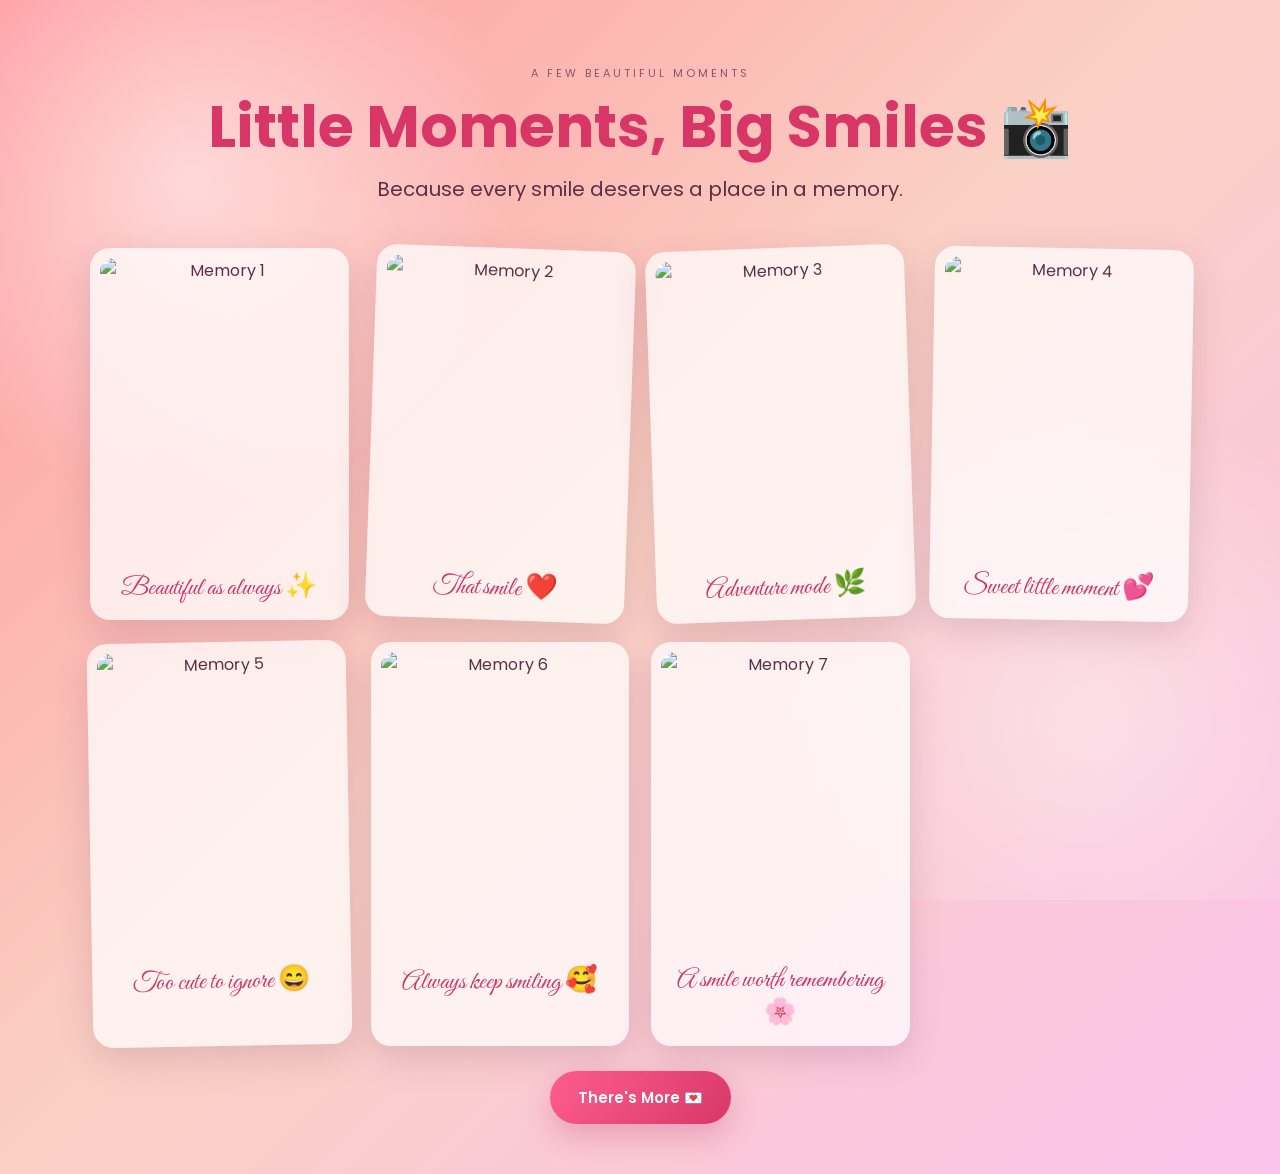
==== memories.html @ 1c3be9f3 "Add files via upload" ====
<!DOCTYPE html>
<html lang="en">
<head>
<meta charset="UTF-8">
<meta name="viewport" content="width=device-width, initial-scale=1.0">
<title>Memories ❤️</title>
<link rel="stylesheet" href="style.css">
</head>
<body>
<div class="page">
  <header>
    <p class="tiny">A few beautiful moments</p>
    <h1>Little Moments, Big Smiles 📸</h1>
    <p class="subtitle">Because every smile deserves a place in a memory.</p>
  </header>

  <section class="gallery">
    <figure><img src="photos/photo1.jpg" alt="Memory 1"><figcaption>Beautiful as always ✨</figcaption></figure>
    <figure><img src="photos/photo2.jpg" alt="Memory 2"><figcaption>That smile ❤️</figcaption></figure>
    <figure><img src="photos/photo3.jpg" alt="Memory 3"><figcaption>Adventure mode 🌿</figcaption></figure>
    <figure><img src="photos/photo4.jpg" alt="Memory 4"><figcaption>Sweet little moment 💕</figcaption></figure>
    <figure><img src="photos/photo5.jpg" alt="Memory 5"><figcaption>Too cute to ignore 😄</figcaption></figure>
    <figure><img src="photos/photo6.jpg" alt="Memory 6"><figcaption>Always keep smiling 🥰</figcaption></figure>
    <figure><img src="photos/photo7.jpg" alt="Memory 7"><figcaption>A smile worth remembering 🌸</figcaption></figure>
  </section>

  <button onclick="go('message.html')">There's More 💌</button>
</div>
<script src="script.js"></script>
</body>
</html>
---- style.css ----
@import url('https://fonts.googleapis.com/css2?family=Great+Vibes&family=Poppins:wght@300;400;500;600;700&display=swap');

*{box-sizing:border-box;margin:0;padding:0}
body{
  min-height:100vh;
  font-family:Poppins,Arial,sans-serif;
  color:#5b3046;
  background:linear-gradient(135deg,#ff9a9e 0%,#fad0c4 48%,#fbc2eb 100%);
  overflow-x:hidden;
}
body:before{
  content:"";
  position:fixed;inset:0;pointer-events:none;
  background:radial-gradient(circle at 15% 20%,rgba(255,255,255,.55),transparent 25%),
             radial-gradient(circle at 85% 80%,rgba(255,255,255,.4),transparent 25%);
}
.hero,.page{
  position:relative;z-index:2;
  width:min(1100px,92%);
  margin:auto;
  min-height:100vh;
  display:flex;flex-direction:column;align-items:center;justify-content:center;
  text-align:center;padding:50px 0;
}
.hero{
  min-height:100vh;
}
.balloons{font-size:55px;animation:float 2.5s ease-in-out infinite}
.tiny{
  text-transform:uppercase;letter-spacing:3px;font-size:11px;
  color:#8e536c;margin:15px 0;
}
h1{
  font-size:clamp(38px,8vw,78px);
  line-height:1.05;
  margin:8px 0;
  font-weight:700;
}
h1 span{color:#e83e70}
.subtitle{font-size:clamp(15px,2.5vw,20px);margin:14px auto;max-width:650px;line-height:1.7}
.cake,.big-cake{font-size:78px;margin:18px;animation:bounce 2s infinite}
button{
  border:0;border-radius:999px;padding:15px 28px;margin-top:25px;
  color:white;background:linear-gradient(135deg,#ff5f8f,#d93668);
  font:600 15px Poppins;cursor:pointer;
  box-shadow:0 12px 30px rgba(190,50,100,.28);
  transition:.25s;
}
button:hover{transform:translateY(-3px) scale(1.03)}
header{margin-bottom:28px}
header h1{font-size:clamp(34px,6vw,58px);color:#d93668}

.gallery{
  width:100%;display:grid;grid-template-columns:repeat(auto-fit,minmax(210px,1fr));
  gap:22px;
}
figure{
  background:rgba(255,255,255,.72);padding:10px 10px 16px;
  border-radius:20px;box-shadow:0 12px 35px rgba(100,40,70,.16);
  transform:rotate(var(--r,0deg));transition:.3s;
}
figure:nth-child(2){--r:2deg} figure:nth-child(3){--r:-2deg}
figure:nth-child(4){--r:1deg} figure:nth-child(5){--r:-1deg}
figure:hover{transform:translateY(-8px) rotate(0) scale(1.02)}
figure img{
  width:100%;height:300px;object-fit:cover;border-radius:14px;display:block;
}
figcaption{padding:12px 5px 0;font-family:"Great Vibes",cursive;font-size:26px;color:#c93668}

.letter,.final-card{
  width:min(720px,100%);padding:45px 35px;border-radius:30px;
  background:rgba(255,255,255,.86);box-shadow:0 25px 70px rgba(100,40,70,.2);
  backdrop-filter:blur(12px);
}
.letter-icon{font-size:58px}
.message{text-align:left;font-size:17px;line-height:2;margin-top:28px}
.message p{margin-bottom:18px}
.message strong{color:#d93668}
.divider{color:#e83e70;letter-spacing:8px;margin:24px 0}
.closing{font-family:"Great Vibes",cursive;font-size:30px;line-height:1.5;color:#c93668}

.final-card h1{font-size:46px;color:#7c435a}
.final-card h2{font-size:clamp(28px,6vw,55px);color:#e83e70;margin:12px 0}
.final-card>p{line-height:1.8;max-width:600px;margin:auto}
.emoji-row{font-size:32px;margin:24px 0}
.bless{font-weight:600;color:#8d536b}
.secondary{background:rgba(255,255,255,.65);color:#c93668;border:2px solid #e83e70;box-shadow:none}

.heart{
  position:fixed;bottom:-40px;font-size:25px;z-index:1;pointer-events:none;
  animation:rise linear forwards;
}
.confetti{
  position:fixed;top:-30px;z-index:99;pointer-events:none;font-size:24px;
  animation:fall linear forwards;
}
@keyframes rise{to{transform:translateY(-110vh) rotate(360deg);opacity:0}}
@keyframes fall{to{transform:translateY(110vh) rotate(720deg);opacity:0}}
@keyframes bounce{0%,100%{transform:translateY(0)}50%{transform:translateY(-12px)}}
@keyframes float{0%,100%{transform:translateY(0)}50%{transform:translateY(-10px)}}

@media(max-width:600px){
  .page{padding:35px 0}
  .letter,.final-card{padding:32px 22px}
  .message{font-size:15px;line-height:1.8}
  figure img{height:330px}
  .gallery{grid-template-columns:1fr 1fr;gap:12px}
  figcaption{font-size:20px}
  .gallery figure{padding:7px 7px 12px}
}
@media(max-width:420px){
  .gallery{grid-template-columns:1fr}
}
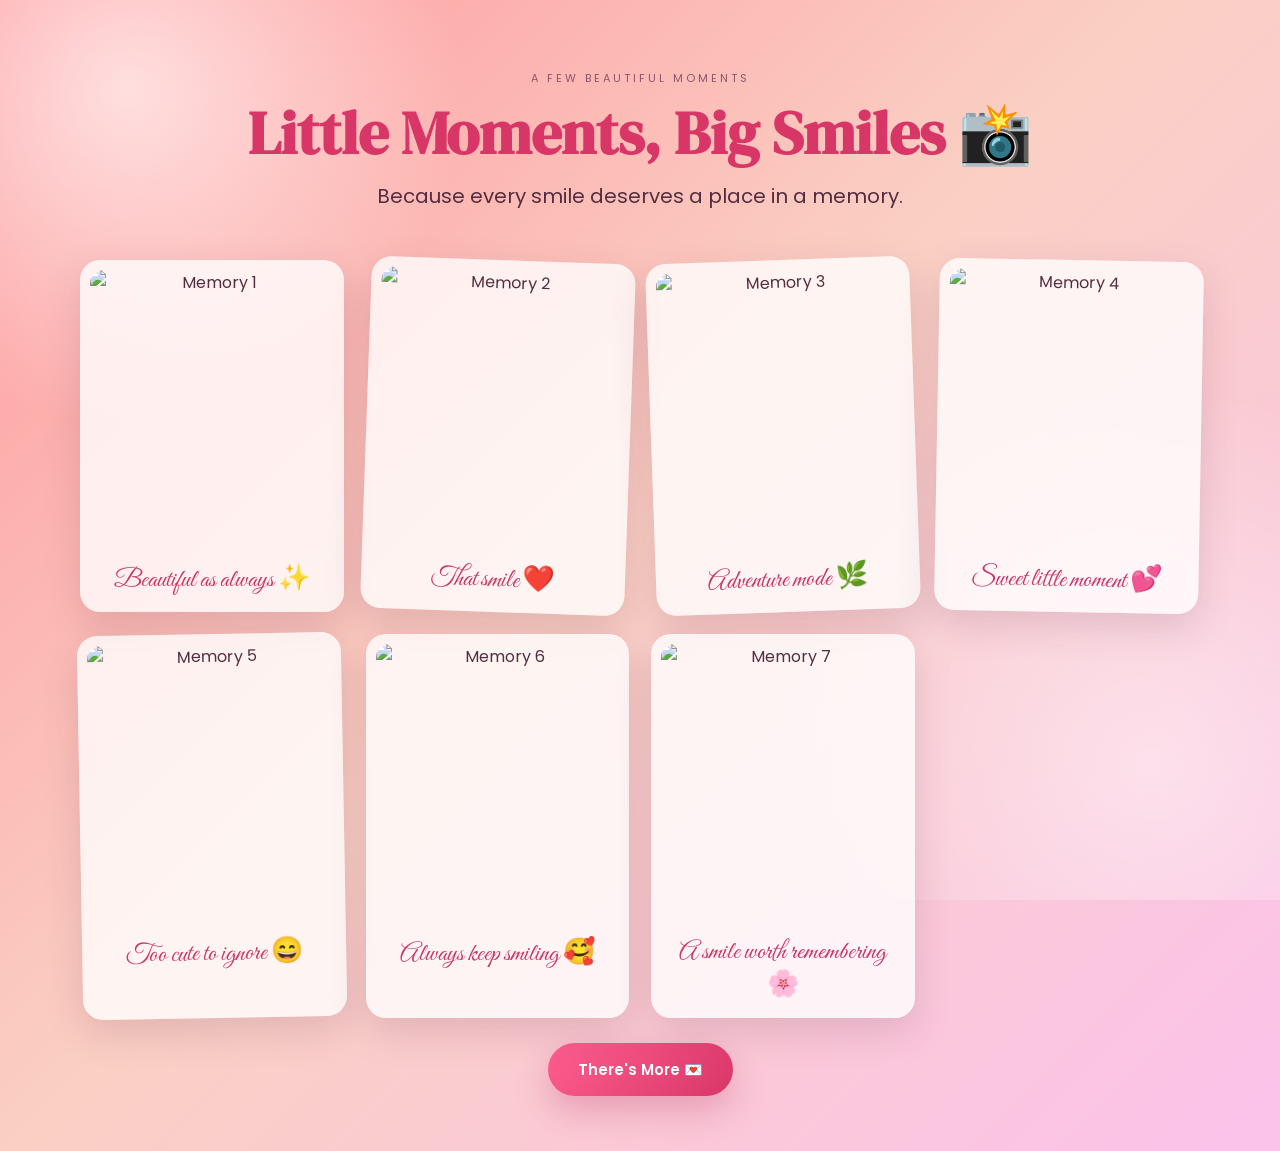
==== commit 21d94a7b: "Add files via upload" ====
--- a/memories.html
+++ b/memories.html
@@ -3,6 +3,8 @@
 <head>
 <meta charset="UTF-8">
 <meta name="viewport" content="width=device-width, initial-scale=1.0">
+<meta name="theme-color" content="#e83e70">
+<meta name="description" content="A special birthday surprise made with love for Palak ❤️">
 <title>Memories ❤️</title>
 <link rel="stylesheet" href="style.css">
 </head>
--- a/style.css
+++ b/style.css
@@ -1,113 +1,35 @@
-@import url('https://fonts.googleapis.com/css2?family=Great+Vibes&family=Poppins:wght@300;400;500;600;700&display=swap');
 
+@import url('https://fonts.googleapis.com/css2?family=DM+Serif+Display&family=Great+Vibes&family=Poppins:wght@300;400;500;600;700&display=swap');
+
+:root{--pink:#e83e70;--deep:#7d3653;--ink:#542d40;--glass:rgba(255,255,255,.78)}
 *{box-sizing:border-box;margin:0;padding:0}
-body{
-  min-height:100vh;
-  font-family:Poppins,Arial,sans-serif;
-  color:#5b3046;
-  background:linear-gradient(135deg,#ff9a9e 0%,#fad0c4 48%,#fbc2eb 100%);
-  overflow-x:hidden;
-}
-body:before{
-  content:"";
-  position:fixed;inset:0;pointer-events:none;
-  background:radial-gradient(circle at 15% 20%,rgba(255,255,255,.55),transparent 25%),
-             radial-gradient(circle at 85% 80%,rgba(255,255,255,.4),transparent 25%);
-}
-.hero,.page{
-  position:relative;z-index:2;
-  width:min(1100px,92%);
-  margin:auto;
-  min-height:100vh;
-  display:flex;flex-direction:column;align-items:center;justify-content:center;
-  text-align:center;padding:50px 0;
-}
-.hero{
-  min-height:100vh;
-}
-.balloons{font-size:55px;animation:float 2.5s ease-in-out infinite}
-.tiny{
-  text-transform:uppercase;letter-spacing:3px;font-size:11px;
-  color:#8e536c;margin:15px 0;
-}
-h1{
-  font-size:clamp(38px,8vw,78px);
-  line-height:1.05;
-  margin:8px 0;
-  font-weight:700;
-}
-h1 span{color:#e83e70}
-.subtitle{font-size:clamp(15px,2.5vw,20px);margin:14px auto;max-width:650px;line-height:1.7}
-.cake,.big-cake{font-size:78px;margin:18px;animation:bounce 2s infinite}
-button{
-  border:0;border-radius:999px;padding:15px 28px;margin-top:25px;
-  color:white;background:linear-gradient(135deg,#ff5f8f,#d93668);
-  font:600 15px Poppins;cursor:pointer;
-  box-shadow:0 12px 30px rgba(190,50,100,.28);
-  transition:.25s;
-}
-button:hover{transform:translateY(-3px) scale(1.03)}
-header{margin-bottom:28px}
-header h1{font-size:clamp(34px,6vw,58px);color:#d93668}
-
-.gallery{
-  width:100%;display:grid;grid-template-columns:repeat(auto-fit,minmax(210px,1fr));
-  gap:22px;
-}
-figure{
-  background:rgba(255,255,255,.72);padding:10px 10px 16px;
-  border-radius:20px;box-shadow:0 12px 35px rgba(100,40,70,.16);
-  transform:rotate(var(--r,0deg));transition:.3s;
-}
-figure:nth-child(2){--r:2deg} figure:nth-child(3){--r:-2deg}
-figure:nth-child(4){--r:1deg} figure:nth-child(5){--r:-1deg}
-figure:hover{transform:translateY(-8px) rotate(0) scale(1.02)}
-figure img{
-  width:100%;height:300px;object-fit:cover;border-radius:14px;display:block;
-}
+html{scroll-behavior:smooth}
+body{min-height:100vh;font-family:Poppins,Arial,sans-serif;color:var(--ink);background:linear-gradient(135deg,#ff9a9e,#fad0c4 48%,#fbc2eb);overflow-x:hidden}
+body:before{content:"";position:fixed;inset:0;pointer-events:none;background:radial-gradient(circle at 10% 10%,rgba(255,255,255,.65),transparent 24%),radial-gradient(circle at 90% 85%,rgba(255,255,255,.45),transparent 28%);z-index:0}
+.hero,.page{position:relative;z-index:2;width:min(1120px,92%);margin:auto;min-height:100vh;display:flex;flex-direction:column;align-items:center;justify-content:center;text-align:center;padding:55px 0}
+.hero{min-height:100svh}
+.balloons{font-size:clamp(42px,8vw,72px);filter:drop-shadow(0 10px 12px rgba(100,30,60,.12));animation:float 2.6s ease-in-out infinite}
+.tiny{text-transform:uppercase;letter-spacing:3px;font-size:11px;color:#8e536c;margin:15px 0}
+h1{font-family:"DM Serif Display",serif;font-size:clamp(42px,8vw,82px);line-height:1.04;margin:8px 0}
+h1 span{font-family:"Great Vibes",cursive;color:var(--pink);font-weight:400}
+.subtitle{font-size:clamp(15px,2.5vw,20px);margin:14px auto;max-width:700px;line-height:1.8}
+.cake,.big-cake{font-size:82px;margin:18px;animation:bounce 2s infinite}
+button{border:0;border-radius:999px;padding:15px 30px;margin-top:25px;color:#fff;background:linear-gradient(135deg,#ff5f8f,#d93668);font:600 15px Poppins;cursor:pointer;box-shadow:0 14px 35px rgba(190,50,100,.3);transition:.25s}
+button:hover{transform:translateY(-3px) scale(1.03);box-shadow:0 18px 42px rgba(190,50,100,.38)}
+header{margin-bottom:32px}
+header h1{font-size:clamp(36px,6vw,60px);color:#d93668}
+.gallery{width:100%;display:grid;grid-template-columns:repeat(4,1fr);gap:22px}
+figure{background:rgba(255,255,255,.78);padding:10px 10px 16px;border-radius:20px;box-shadow:0 14px 38px rgba(100,40,70,.16);transform:rotate(var(--r,0deg));transition:.3s}
+figure:nth-child(2){--r:2deg}figure:nth-child(3){--r:-2deg}figure:nth-child(4){--r:1deg}figure:nth-child(5){--r:-1deg}
+figure:hover{transform:translateY(-9px) rotate(0) scale(1.025)}
+figure img{width:100%;height:280px;object-fit:cover;border-radius:14px;display:block}
 figcaption{padding:12px 5px 0;font-family:"Great Vibes",cursive;font-size:26px;color:#c93668}
-
-.letter,.final-card{
-  width:min(720px,100%);padding:45px 35px;border-radius:30px;
-  background:rgba(255,255,255,.86);box-shadow:0 25px 70px rgba(100,40,70,.2);
-  backdrop-filter:blur(12px);
-}
-.letter-icon{font-size:58px}
-.message{text-align:left;font-size:17px;line-height:2;margin-top:28px}
-.message p{margin-bottom:18px}
-.message strong{color:#d93668}
-.divider{color:#e83e70;letter-spacing:8px;margin:24px 0}
-.closing{font-family:"Great Vibes",cursive;font-size:30px;line-height:1.5;color:#c93668}
-
-.final-card h1{font-size:46px;color:#7c435a}
-.final-card h2{font-size:clamp(28px,6vw,55px);color:#e83e70;margin:12px 0}
-.final-card>p{line-height:1.8;max-width:600px;margin:auto}
-.emoji-row{font-size:32px;margin:24px 0}
-.bless{font-weight:600;color:#8d536b}
-.secondary{background:rgba(255,255,255,.65);color:#c93668;border:2px solid #e83e70;box-shadow:none}
-
-.heart{
-  position:fixed;bottom:-40px;font-size:25px;z-index:1;pointer-events:none;
-  animation:rise linear forwards;
-}
-.confetti{
-  position:fixed;top:-30px;z-index:99;pointer-events:none;font-size:24px;
-  animation:fall linear forwards;
-}
-@keyframes rise{to{transform:translateY(-110vh) rotate(360deg);opacity:0}}
-@keyframes fall{to{transform:translateY(110vh) rotate(720deg);opacity:0}}
-@keyframes bounce{0%,100%{transform:translateY(0)}50%{transform:translateY(-12px)}}
-@keyframes float{0%,100%{transform:translateY(0)}50%{transform:translateY(-10px)}}
-
-@media(max-width:600px){
-  .page{padding:35px 0}
-  .letter,.final-card{padding:32px 22px}
-  .message{font-size:15px;line-height:1.8}
-  figure img{height:330px}
-  .gallery{grid-template-columns:1fr 1fr;gap:12px}
-  figcaption{font-size:20px}
-  .gallery figure{padding:7px 7px 12px}
-}
-@media(max-width:420px){
-  .gallery{grid-template-columns:1fr}
-}
+.letter,.final-card{width:min(760px,100%);padding:48px 38px;border-radius:32px;background:var(--glass);box-shadow:0 28px 80px rgba(100,40,70,.22);backdrop-filter:blur(14px);border:1px solid rgba(255,255,255,.65)}
+.letter-icon{font-size:60px}.message{text-align:left;font-size:17px;line-height:2;margin-top:28px}.message p{margin-bottom:18px}.message strong{color:#d93668}
+.divider{color:#e83e70;letter-spacing:8px;margin:24px 0}.closing{font-family:"Great Vibes",cursive;font-size:32px;line-height:1.5;color:#c93668}
+.final-card h1{font-size:48px;color:#7c435a}.final-card h2{font-size:clamp(29px,6vw,58px);color:#e83e70;margin:12px 0}.final-card>p{line-height:1.8;max-width:620px;margin:auto}.emoji-row{font-size:32px;margin:24px 0}.bless{font-weight:600;color:#8d536b}.secondary{background:rgba(255,255,255,.7);color:#c93668;border:2px solid #e83e70;box-shadow:none}
+.heart{position:fixed;bottom:-40px;font-size:25px;z-index:1;pointer-events:none;animation:rise linear forwards}.confetti{position:fixed;top:-30px;z-index:99;pointer-events:none;font-size:24px;animation:fall linear forwards}
+@keyframes rise{to{transform:translateY(-110vh) rotate(360deg);opacity:0}}@keyframes fall{to{transform:translateY(110vh) rotate(720deg);opacity:0}}@keyframes bounce{0%,100%{transform:translateY(0)}50%{transform:translateY(-12px)}}@keyframes float{0%,100%{transform:translateY(0)}50%{transform:translateY(-10px)}}
+@media(max-width:900px){.gallery{grid-template-columns:repeat(2,1fr)}}
+@media(max-width:600px){.page{padding:35px 0}.letter,.final-card{padding:32px 22px}.message{font-size:15px;line-height:1.8}figure img{height:330px}.gallery{grid-template-columns:1fr 1fr;gap:12px}.figcaption{font-size:20px}.gallery figure{padding:7px 7px 12px}}
+@media(max-width:420px){.gallery{grid-template-columns:1fr}figure img{height:350px}}
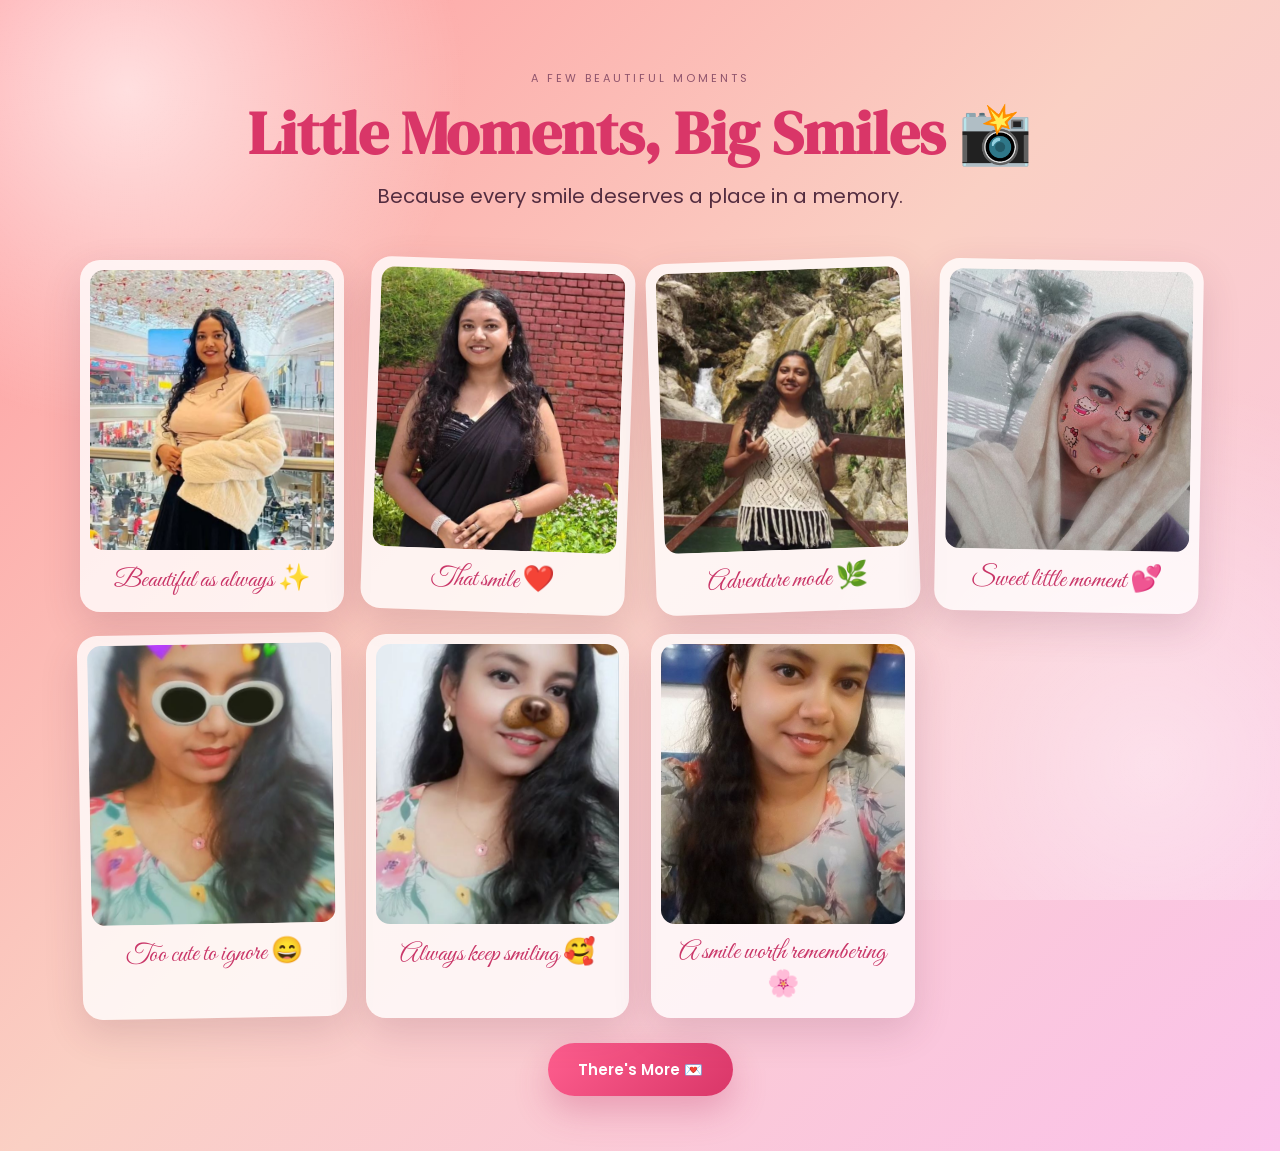
==== commit 3a4e6d39: "Update memories.html" ====
--- a/memories.html
+++ b/memories.html
@@ -17,17 +17,17 @@
   </header>
 
   <section class="gallery">
-    <figure><img src="photos/photo1.jpg" alt="Memory 1"><figcaption>Beautiful as always ✨</figcaption></figure>
-    <figure><img src="photos/photo2.jpg" alt="Memory 2"><figcaption>That smile ❤️</figcaption></figure>
-    <figure><img src="photos/photo3.jpg" alt="Memory 3"><figcaption>Adventure mode 🌿</figcaption></figure>
-    <figure><img src="photos/photo4.jpg" alt="Memory 4"><figcaption>Sweet little moment 💕</figcaption></figure>
-    <figure><img src="photos/photo5.jpg" alt="Memory 5"><figcaption>Too cute to ignore 😄</figcaption></figure>
-    <figure><img src="photos/photo6.jpg" alt="Memory 6"><figcaption>Always keep smiling 🥰</figcaption></figure>
-    <figure><img src="photos/photo7.jpg" alt="Memory 7"><figcaption>A smile worth remembering 🌸</figcaption></figure>
+    <figure><img src="photo1.jpg" alt="Memory 1"><figcaption>Beautiful as always ✨</figcaption></figure>
+    <figure><img src="photo2.jpg" alt="Memory 2"><figcaption>That smile ❤️</figcaption></figure>
+    <figure><img src="photo3.jpg" alt="Memory 3"><figcaption>Adventure mode 🌿</figcaption></figure>
+    <figure><img src="photo4.jpg" alt="Memory 4"><figcaption>Sweet little moment 💕</figcaption></figure>
+    <figure><img src="photo5.jpg" alt="Memory 5"><figcaption>Too cute to ignore 😄</figcaption></figure>
+    <figure><img src="photo6.jpg" alt="Memory 6"><figcaption>Always keep smiling 🥰</figcaption></figure>
+    <figure><img src="photo7.jpg" alt="Memory 7"><figcaption>A smile worth remembering 🌸</figcaption></figure>
   </section>
 
   <button onclick="go('message.html')">There's More 💌</button>
 </div>
 <script src="script.js"></script>
 </body>
-</html>+</html>
